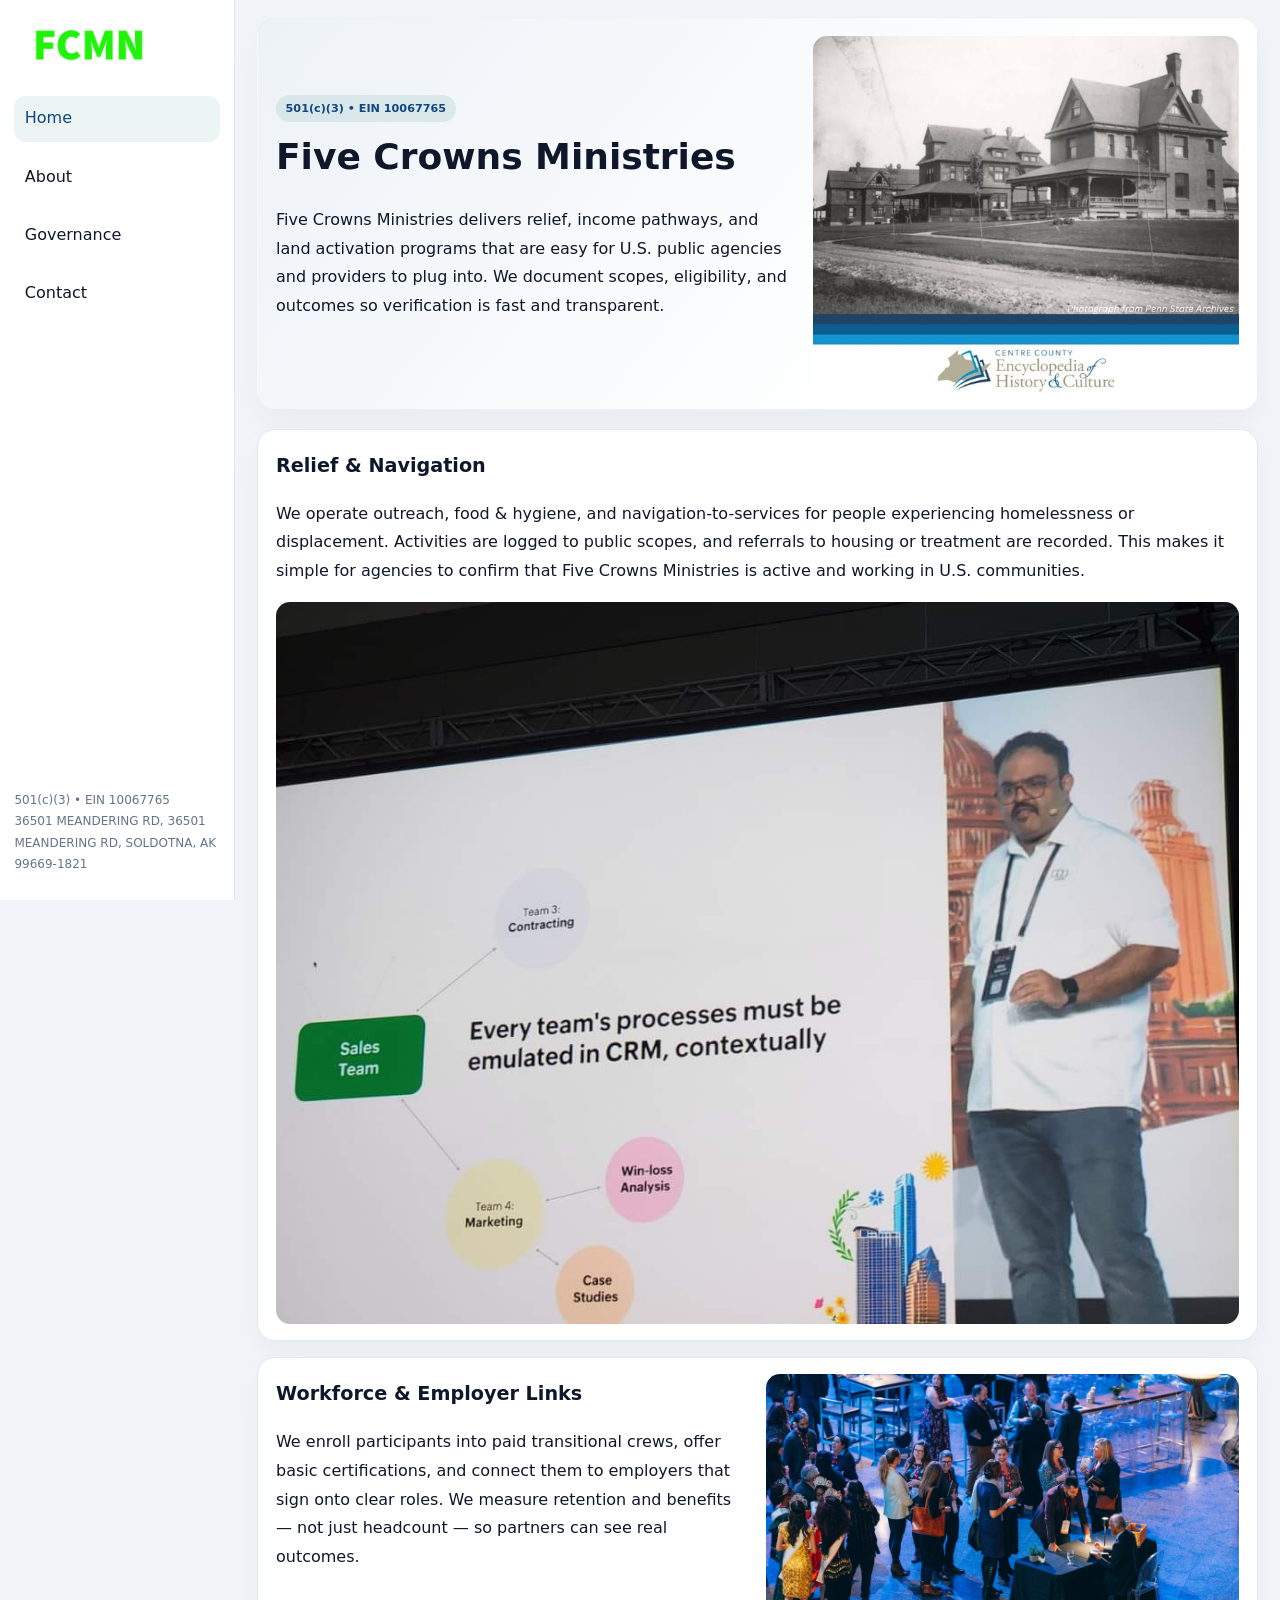
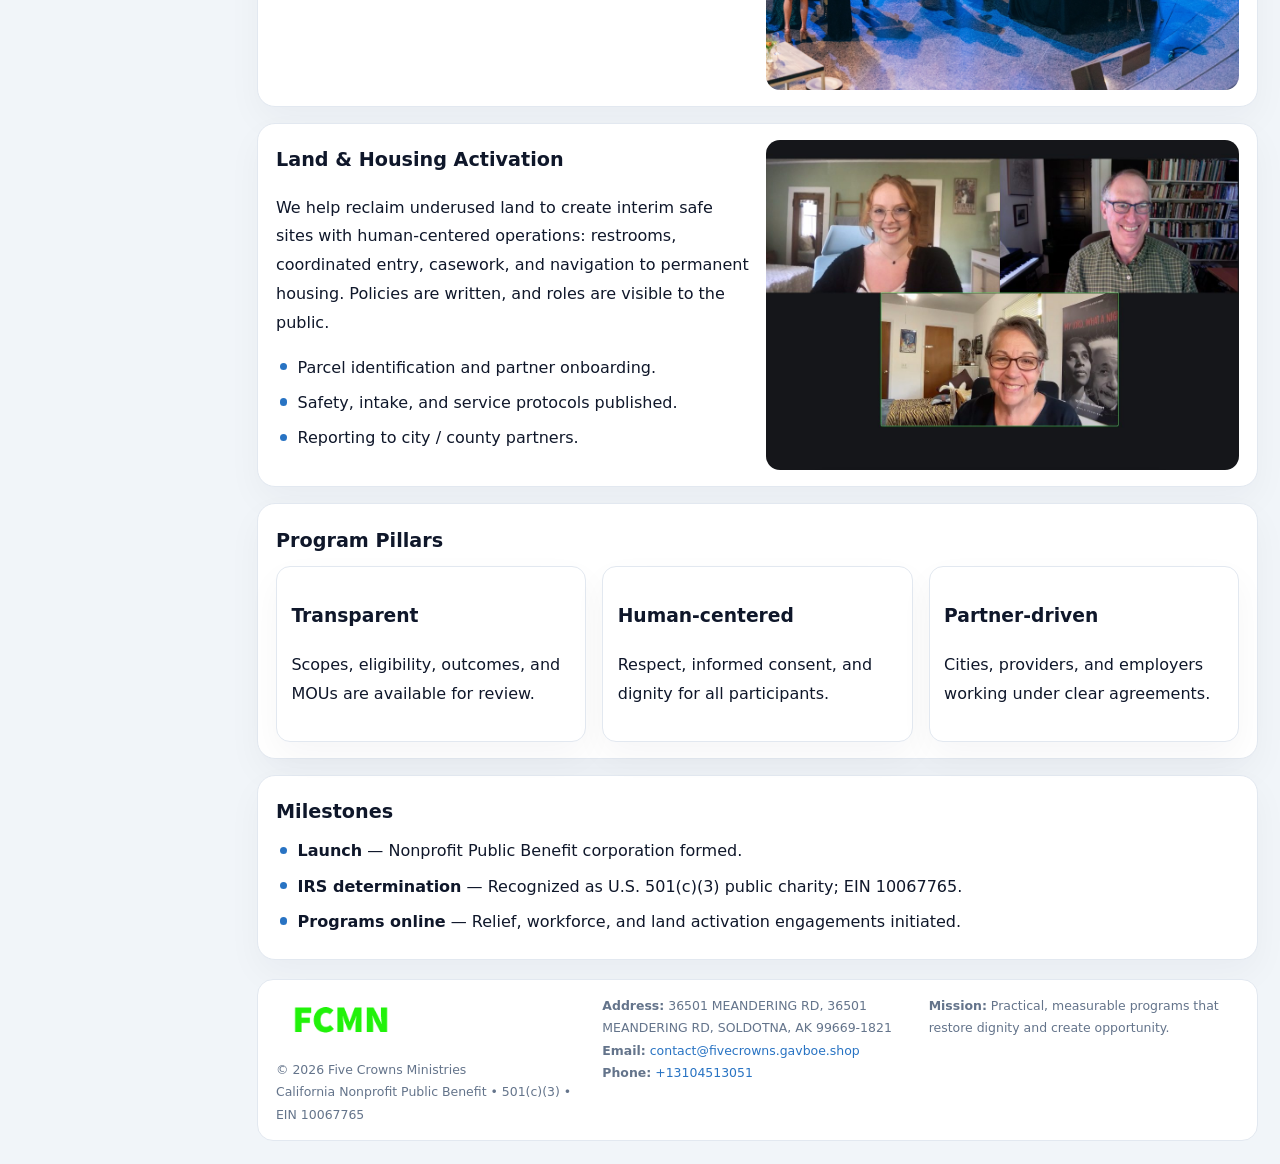
==== index.html @ b7fdec99 "Initial commit" ====
<!doctype html><html lang="en"><head>
<meta charset="utf-8">
<meta name="viewport" content="width=device-width,initial-scale=1">
<title>Five Crowns Ministries – Nonprofit • 2025</title>
<link rel="stylesheet" href="assets/styles.css">
<link rel="icon" href="images/logo.png">
<meta name="data-ein" content="10067765">
<meta name="data-name" content="Five Crowns Ministries">
<meta name="data-email" content="contact@fivecrowns.gavboe.shop">
<meta name="data-phone" content="+13104513051">
<meta name="data-address" content="36501 MEANDERING RD, 36501 MEANDERING RD, SOLDOTNA, AK 99669-1821">
<meta name="data-map" content="36501+MEANDERING+RD,+36501+MEANDERING+RD,+SOLDOTNA,+AK+99669-1821">
  <meta name="description" content="Dedicated to youth sports and community health, Five Crowns Ministries collaborates with neighbors and partners to deliver practical help and long-term impact.">
</head><body>
<div style="position:absolute;left:-9999px;top:-9999px;opacity:0" data-uniq="{{UNIQUE_BLOB}}">
  <span>Dedicated to youth sports and community health, Five Crowns Ministries collaborates with neighbors and partners to deliver practical help and long-term impact.</span><svg width="12" height="12" viewBox="0 0 12 12" xmlns="http://www.w3.org/2000/svg"><circle cx="6" cy="6" r="5" fill="#7c3aed"/></svg><img src="images/programs.jpg" width="1" height="1" alt="" loading="lazy"/>
</div>

<div class="layout">
  <aside>
    <div class="c63bb8338ee"><a href="index.html"><img src="images/logo.png" alt="Five Crowns Ministries"></a></div>
    <a class="navlink active" href="index.html">Home</a>
    <a class="navlink" href="about.html">About</a>
    <a class="navlink" href="governance.html">Governance</a>
    <a class="navlink" href="contact.html">Contact</a>
    <div class="info">
      501(c)(3) • EIN 10067765<br>
      36501 MEANDERING RD, 36501 MEANDERING RD, SOLDOTNA, AK 99669-1821
    </div>
  </aside>

  <main>
    <section class="c9293a34cd0">
      <div>
        <span class="c2b22ecee34">501(c)(3) • EIN 10067765</span>
        <h1>Five Crowns Ministries</h1>
        <p class="ce4460c2dc3">Five Crowns Ministries delivers relief, income pathways, and land activation programs that are easy for U.S. public agencies and providers to plug into. We document scopes, eligibility, and outcomes so verification is fast and transparent.</p>
      </div>
      <img src="images/hero.jpg" alt="Community program">
    </section>

    <section class="section">
      <div class="block">
        <h2>Relief & Navigation</h2>
        <p>We operate outreach, food & hygiene, and navigation-to-services for people experiencing homelessness or displacement. Activities are logged to public scopes, and referrals to housing or treatment are recorded. This makes it simple for agencies to confirm that Five Crowns Ministries is active and working in U.S. communities.</p>
        <img src="images/relief.jpg" alt="Relief" style="margin-top:.8rem">
      </div>

      <div class="block two-col">
        <div>
          <h2>Workforce & Employer Links</h2>
          <p>We enroll participants into paid transitional crews, offer basic certifications, and connect them to employers that sign onto clear roles. We measure retention and benefits — not just headcount — so partners can see real outcomes.</p>
        </div>
        <div>
          <img src="images/jobs.jpg" alt="Jobs">
        </div>
      </div>

      <div class="block two-col">
        <div>
          <h2>Land & Housing Activation</h2>
          <p>We help reclaim underused land to create interim safe sites with human-centered operations: restrooms, coordinated entry, casework, and navigation to permanent housing. Policies are written, and roles are visible to the public.</p>
          <ul class="timeline">
            <li>Parcel identification and partner onboarding.</li>
            <li>Safety, intake, and service protocols published.</li>
            <li>Reporting to city / county partners.</li>
          </ul>
        </div>
        <div>
          <img src="images/land.jpg" alt="Land activation">
        </div>
      </div>

      <div class="block">
        <h2>Program Pillars</h2>
        <div class="cards">
          <article class="caa81357d9a">
            <h3>Transparent</h3>
            <p>Scopes, eligibility, outcomes, and MOUs are available for review.</p>
          </article>
          <article class="caa81357d9a">
            <h3>Human-centered</h3>
            <p>Respect, informed consent, and dignity for all participants.</p>
          </article>
          <article class="caa81357d9a">
            <h3>Partner-driven</h3>
            <p>Cities, providers, and employers working under clear agreements.</p>
          </article>
        </div>
      </div>

      <div class="block">
        <h2>Milestones</h2>
        <ul class="timeline">
          <li><strong>Launch</strong> — Nonprofit Public Benefit corporation formed.</li>
          <li><strong>IRS determination</strong> — Recognized as U.S. 501(c)(3) public charity; EIN 10067765.</li>
          <li><strong>Programs online</strong> — Relief, workforce, and land activation engagements initiated.</li>
        </ul>
      </div>
    </section>

    <footer>
      <div class="footer-grid">
        <div>
          <img src="images/logo.png" alt="" style="width:130px;margin-bottom:.35rem">
          <div class="small">© <span id="year"></span> Five Crowns Ministries</div>
          <div class="small">California Nonprofit Public Benefit • 501(c)(3) • EIN 10067765</div>
        </div>
        <div>
          <div class="small"><strong>Address:</strong> 36501 MEANDERING RD, 36501 MEANDERING RD, SOLDOTNA, AK 99669-1821</div>
          <div class="small"><strong>Email:</strong> <a href="mailto:contact@fivecrowns.gavboe.shop">contact@fivecrowns.gavboe.shop</a></div>
          <div class="small"><strong>Phone:</strong> <a href="tel:+13104513051">+13104513051</a></div>
        </div>
        <div>
          <div class="small"><strong>Mission:</strong> Practical, measurable programs that restore dignity and create opportunity.</div>
        </div>
      </div>
    </footer>
  </main>
</div>

<script>
(function(){
  function m(n){const e=document.querySelector('meta[name="'+n+'"]');return e?e.content:'';}
  function h(s){let x=2166136261>>>0;for(let i=0;i<s.length;i++){x^=s.charCodeAt(i);x=(x*16777619)>>>0;}return x>>>0;}
  const key = h((m('data-ein')||m('data-name')||'0').replace(/\s+/g,''));
  const H = key % 360, S = 55 + (key % 20), L = 46;
  const r = document.documentElement;
  r.style.setProperty('--brand',`hsl(${H} ${S}% ${L}%)`);
  r.style.setProperty('--brand-ink',`hsl(${H} ${Math.min(95,S+10)}% ${Math.max(20,L-18)}%)`);
  r.style.setProperty('--soft',`hsl(${H} ${Math.max(35,S-25)}% 95%)`);
  const y=document.getElementById('year');if(y)y.textContent=new Date().getFullYear();
})();
</script>
</body></html>
---- assets/styles.css ----
:root{
  --ink:#0f172a;
  --muted:#64748b;
  --paper:#ffffff;
  --line:#e2e8f0;
  --brand:#0f766e;
  --brand-ink:#115e59;
  --soft:#ecfdf3;
  --r:16px;
  --sh:0 14px 35px rgba(15,23,42,.04);
}
*{box-sizing:border-box}
html,body{height:100%}
body{
  margin:0;
  background:#f1f5f9;
  color:var(--ink);
  font-family:Inter,system-ui,-apple-system,BlinkMacSystemFont,Arial,sans-serif;
  line-height:1.8;
  -webkit-text-size-adjust:100%;
}
img{max-width:100%;height:auto;display:block;border-radius:14px}
a{color:var(--brand);text-decoration:none}
a:hover{text-decoration:underline}

/* LAYOUT WITH SIDEBAR */
.layout{
  display:flex;
  min-height:100vh;
}
aside{
  width:235px;
  background:#fff;
  border-right:1px solid var(--line);
  padding:1rem .9rem 1.5rem;
  position:sticky;
  top:0;
  height:100vh;
  display:flex;
  flex-direction:column;
  gap:.75rem;
}
.c63bb8338ee img{width:150px}
.navlink{
  display:block;
  padding:.55rem .65rem;
  border-radius:12px;
  color:var(--ink);
  font-weight:500;
}
.navlink.active,
.navlink:hover{
  background:rgba(15,118,110,.08);
  color:var(--brand-ink);
  text-decoration:none;
}
aside .info{
  margin-top:auto;
  font-size:.75rem;
  color:var(--muted);
}

/* MAIN CONTENT */
main{
  flex:1;
  padding:1.1rem 1.4rem 1.4rem;
  width:100%;
}
.c9293a34cd0{
  background:linear-gradient(130deg,var(--soft),#fff 70%);
  border:1px solid rgba(15,118,110,.04);
  border-radius:18px;
  padding:1.1rem 1.1rem 1rem;
  display:grid;
  grid-template-columns:1.1fr .9fr;
  gap:1rem;
  align-items:center;
  box-shadow:var(--sh);
}
.c9293a34cd0 h1{font-size:clamp(1.6rem,3.1vw,2.25rem);margin:.2rem 0 .5rem}
.c9293a34cd0 p.lead{color:var(--muted);max-width:540px}
.section{
  margin-top:1.15rem;
}
.block{
  background:#fff;
  border:1px solid var(--line);
  border-radius:18px;
  padding:1rem 1.1rem;
  box-shadow:var(--sh);
  margin-bottom:1rem;
}
h2{font-size:1.2rem;margin:.2rem 0 .5rem}
.c2b22ecee34{
  display:inline-block;
  background:rgba(15,118,110,.1);
  color:var(--brand-ink);
  padding:.2rem .6rem;
  border-radius:999px;
  font-size:.7rem;
  font-weight:600;
}
.two-col{
  display:grid;
  grid-template-columns:1fr 1fr;
  gap:1rem;
}
.cards{
  display:grid;
  grid-template-columns:repeat(auto-fit,minmax(230px,1fr));
  gap:1rem;
}
.caa81357d9a{
  background:#fff;
  border:1px solid var(--line);
  border-radius:14px;
  padding:.8rem .9rem 1rem;
  box-shadow:var(--sh);
}
.timeline{list-style:none;margin:.5rem 0 0;padding:0}
.timeline li{position:relative;padding-left:1.35rem;margin:.4rem 0}
.timeline li::before{
  content:"";position:absolute;left:.25rem;top:.6rem;width:.45rem;height:.45rem;
  border-radius:999px;background:var(--brand)
}

/* CONTACT FORM */
button,input,textarea,select{font:inherit}
.contact-form{
  display:grid;grid-template-columns:1fr;gap:12px;max-width:780px;
}
.contact-form .row-2{
  display:grid;grid-template-columns:1fr 1fr;gap:12px;
}
.contact-form input,
.contact-form textarea{
  width:100%;padding:.85rem 1rem;border:1px solid var(--line);
  border-radius:14px;min-height:44px;background:#fff;
}
.contact-form textarea{resize:vertical}
.contact-form button{
  width:auto;justify-self:start;padding:.9rem 1.4rem;background:var(--brand);
  color:#fff;border:0;border-radius:14px;cursor:pointer
}
.contact-form button:hover{background:var(--brand-ink)}

/* FOOTER */
footer{
  margin-top:1.2rem;background:#fff;border:1px solid var(--line);
  border-radius:16px;padding:.9rem 1.1rem
}
.footer-grid{
  display:grid;grid-template-columns:repeat(auto-fit,minmax(220px,1fr));
  gap:1rem
}
.small{color:var(--muted);font-size:.78rem}

/* RESPONSIVE */
@media(max-width:900px){
  .layout{flex-direction:column}
  aside{
    width:100%;height:auto;flex-direction:row;flex-wrap:wrap;
    align-items:center;gap:.5rem 1rem
  }
  aside .info{margin-top:0}
  main{padding:1rem .85rem 1.2rem}
  .c9293a34cd0{grid-template-columns:1fr}
  .two-col{grid-template-columns:1fr}
}
@media(max-width:600px){
  .contact-form .row-2{grid-template-columns:1fr}
}
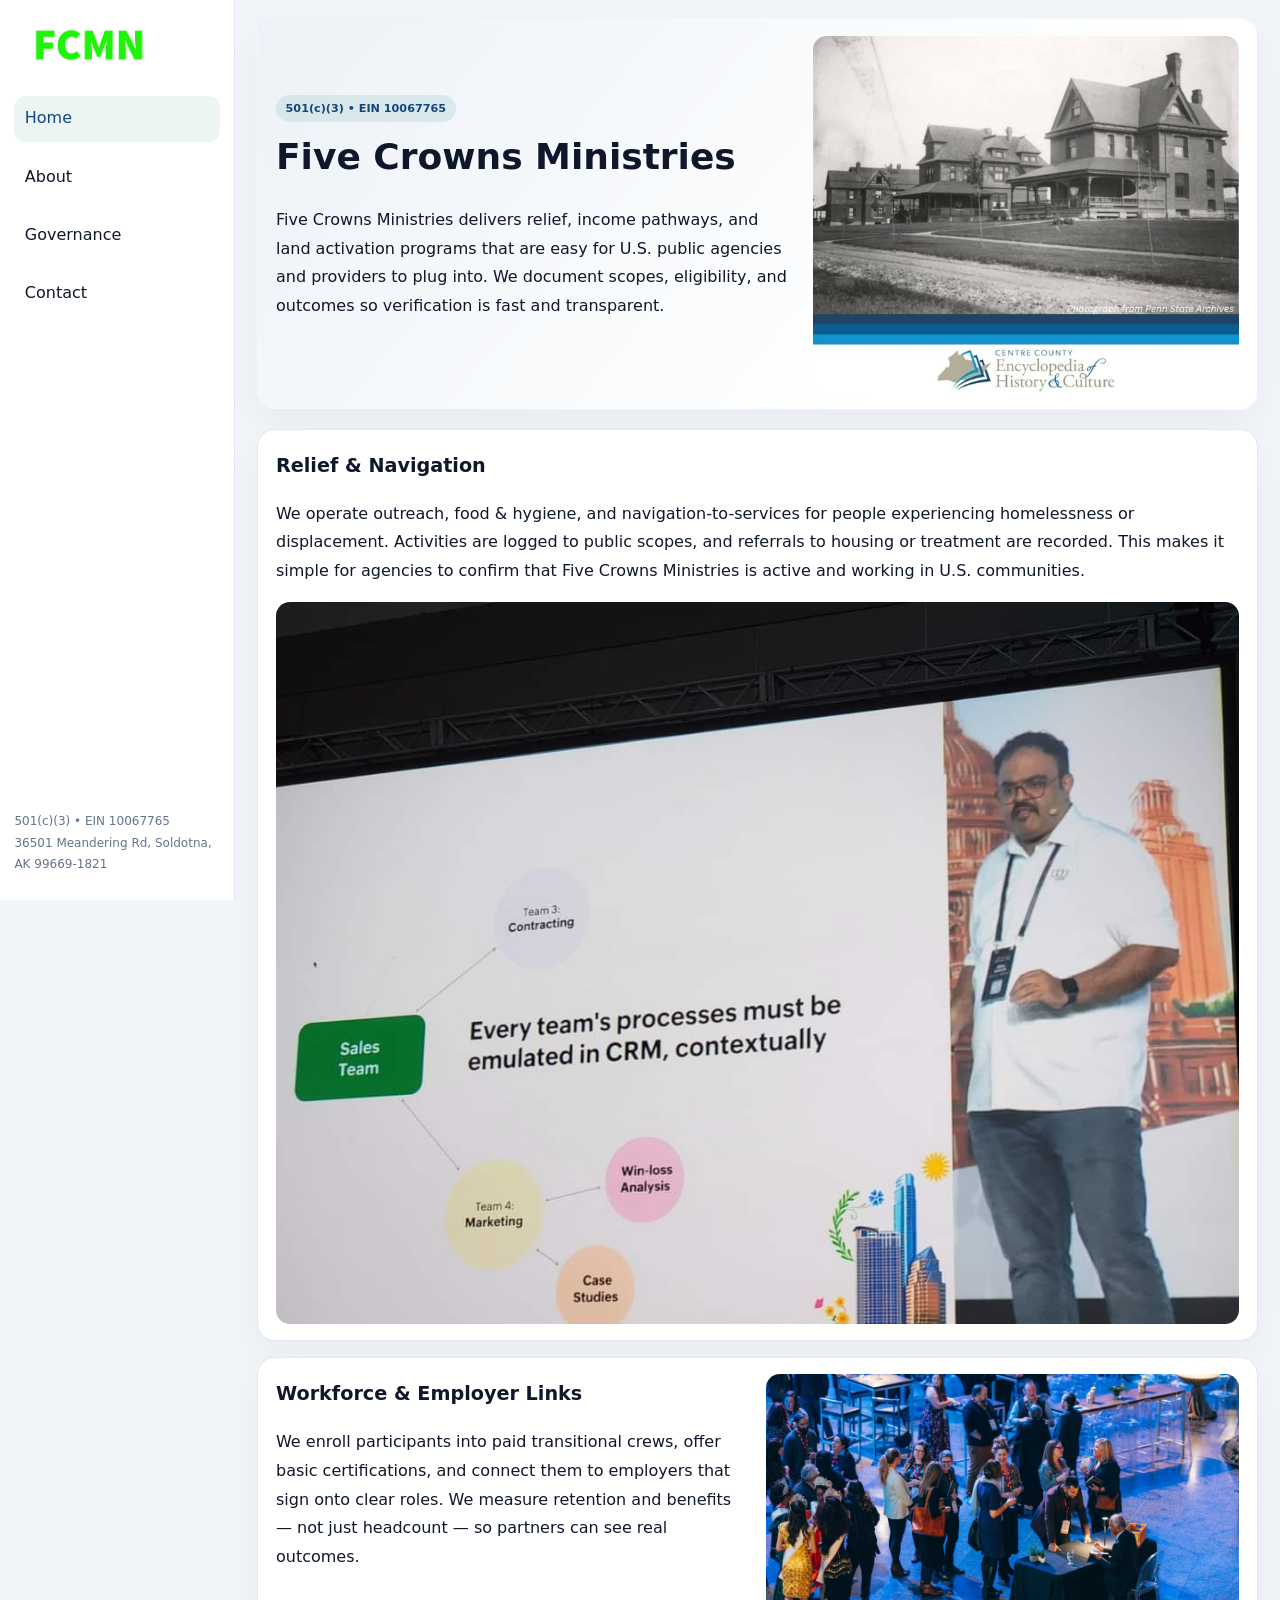
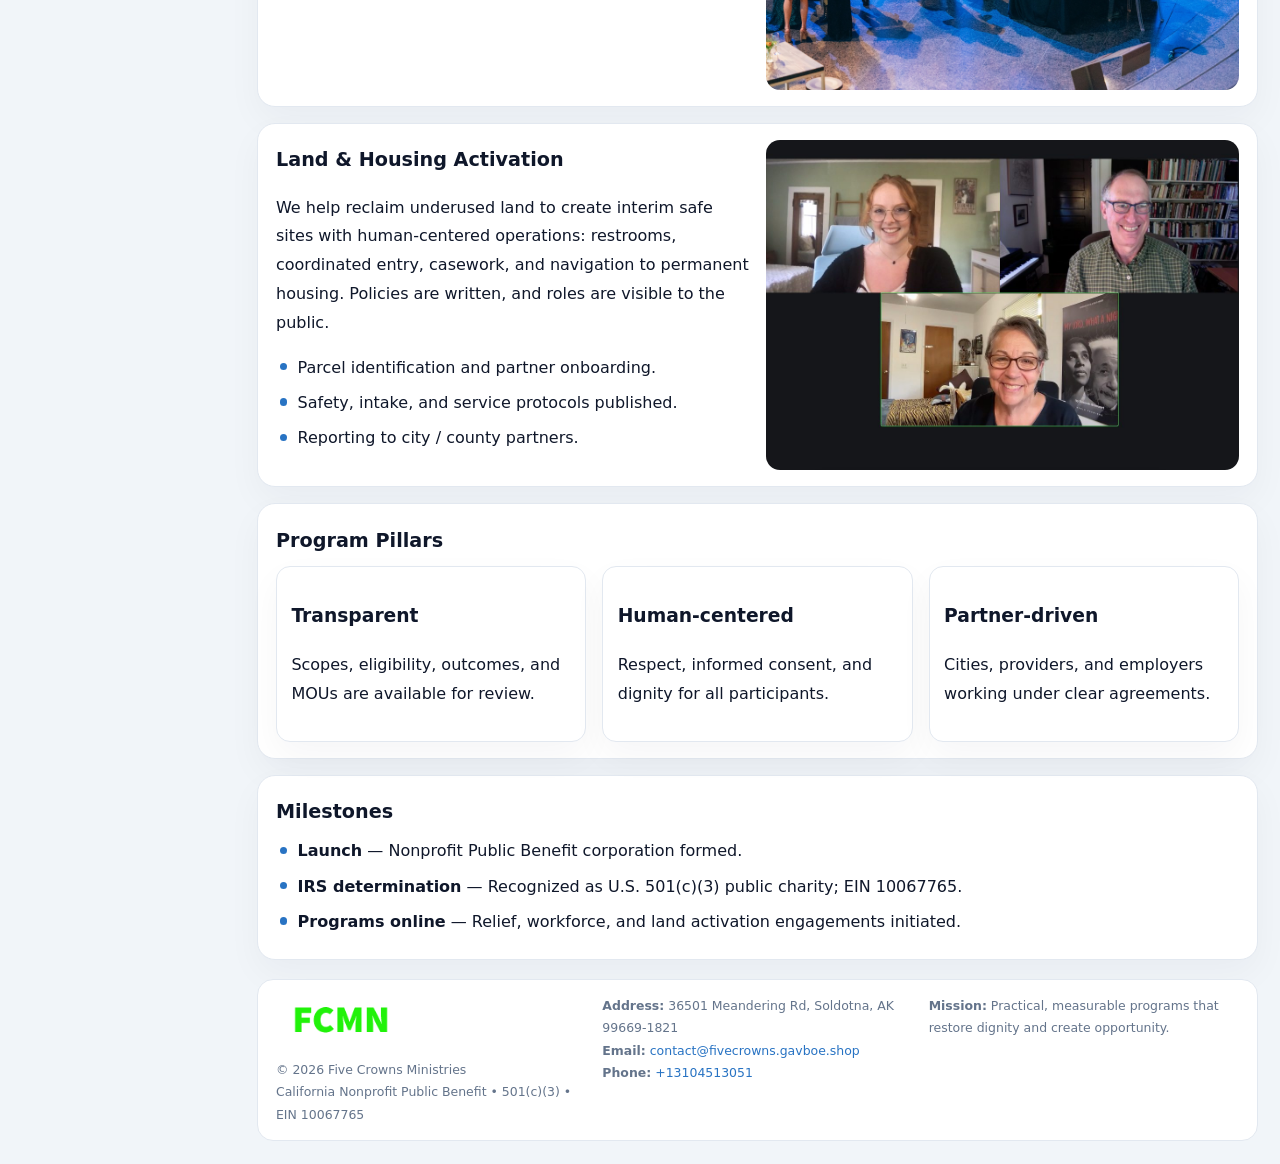
==== commit 54654207: "Safe replace address only" ====
--- a/index.html
+++ b/index.html
@@ -8,7 +8,7 @@
 <meta name="data-name" content="Five Crowns Ministries">
 <meta name="data-email" content="contact@fivecrowns.gavboe.shop">
 <meta name="data-phone" content="+13104513051">
-<meta name="data-address" content="36501 MEANDERING RD, 36501 MEANDERING RD, SOLDOTNA, AK 99669-1821">
+<meta name="data-address36501 Meandering Rd, Soldotna, AK 99669-1821">
 <meta name="data-map" content="36501+MEANDERING+RD,+36501+MEANDERING+RD,+SOLDOTNA,+AK+99669-1821">
   <meta name="description" content="Dedicated to youth sports and community health, Five Crowns Ministries collaborates with neighbors and partners to deliver practical help and long-term impact.">
 </head><body>
@@ -25,7 +25,7 @@
     <a class="navlink" href="contact.html">Contact</a>
     <div class="info">
       501(c)(3) • EIN 10067765<br>
-      36501 MEANDERING RD, 36501 MEANDERING RD, SOLDOTNA, AK 99669-1821
+      36501 Meandering Rd, Soldotna, AK 99669-1821
     </div>
   </aside>
 
@@ -107,7 +107,7 @@
           <div class="small">California Nonprofit Public Benefit • 501(c)(3) • EIN 10067765</div>
         </div>
         <div>
-          <div class="small"><strong>Address:</strong> 36501 MEANDERING RD, 36501 MEANDERING RD, SOLDOTNA, AK 99669-1821</div>
+          <div class="small"><strong>Address:</strong> 36501 Meandering Rd, Soldotna, AK 99669-1821</div>
           <div class="small"><strong>Email:</strong> <a href="mailto:contact@fivecrowns.gavboe.shop">contact@fivecrowns.gavboe.shop</a></div>
           <div class="small"><strong>Phone:</strong> <a href="tel:+13104513051">+13104513051</a></div>
         </div>
